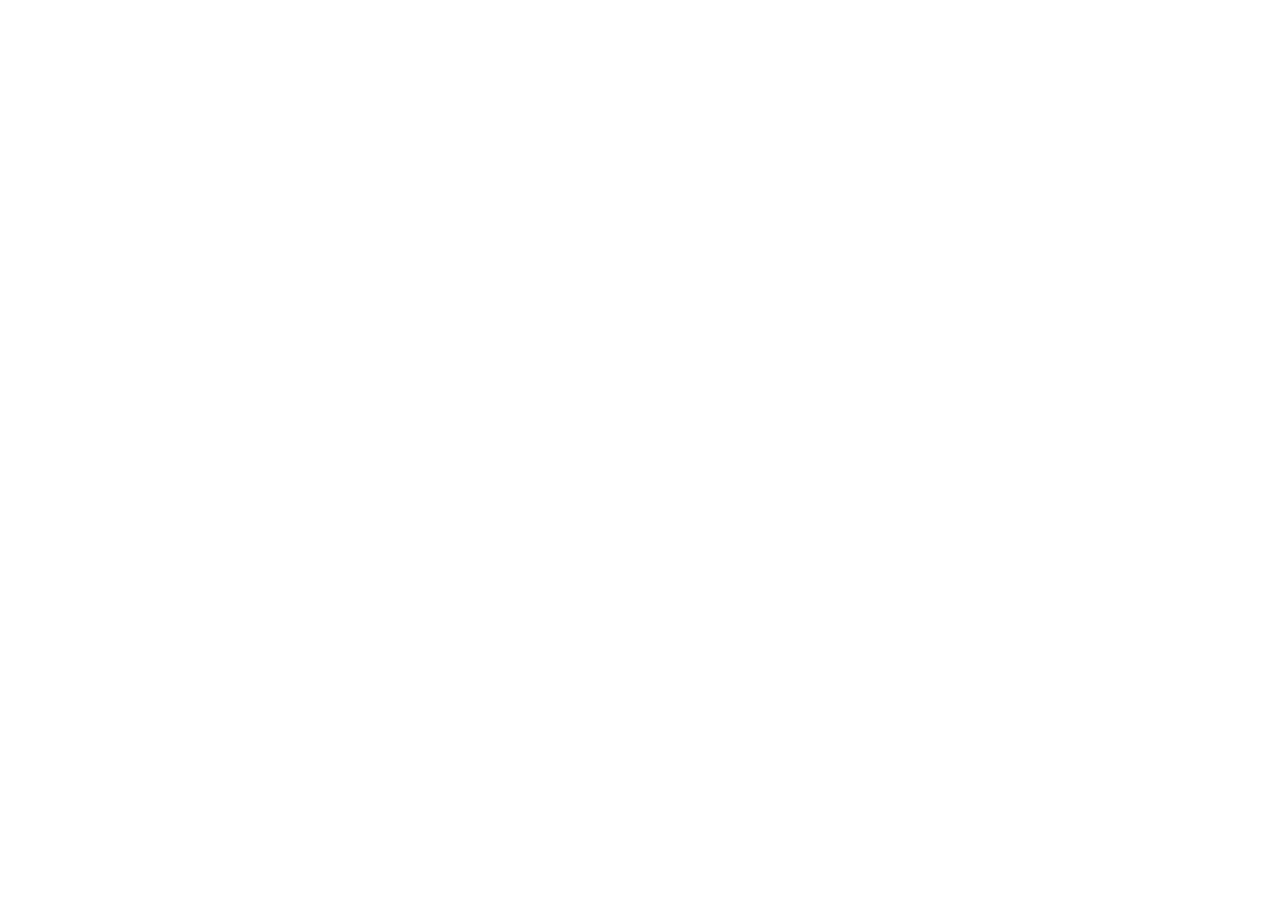
==== site/index.html @ 8ef48af3 "feat: :tada: estrutura inicial" ====
<!DOCTYPE html>
<html lang="pt-BR">
<head>
    <meta charset="UTF-8">
    <meta name="viewport" content="width=device-width, initial-scale=1.0">
    <title>BankAudit - Consultoria Especializada</title>
    <link rel="stylesheet" href="../site/css/style.css" />
    <script src="../site/js/scripts.js"></script>
</head>
  <body>

  </body>
</html>
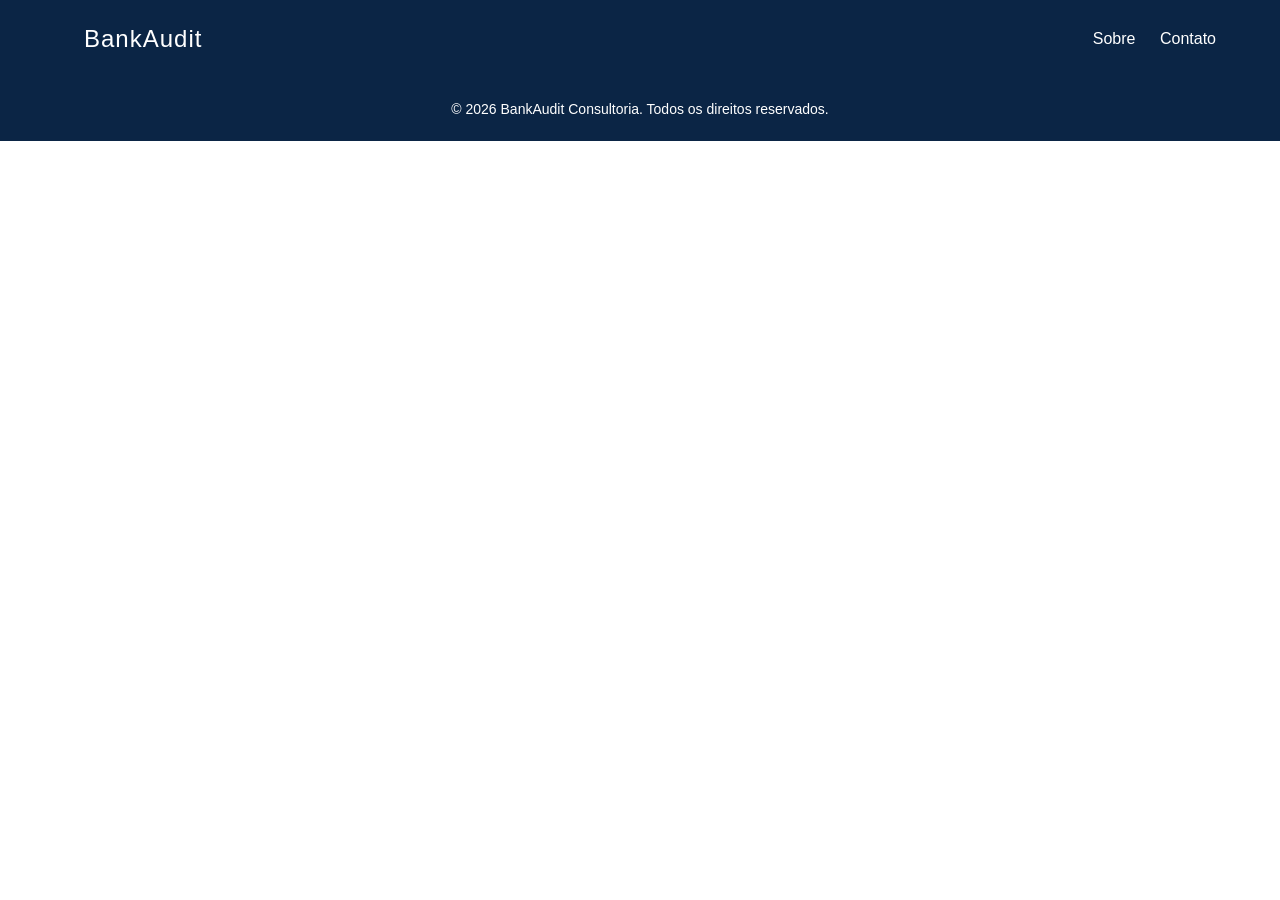
==== commit bba14361: "feat: :sparkles: criação e utilização do header e footer" ====
--- a/site/index.html
+++ b/site/index.html
@@ -1,13 +1,28 @@
 <!DOCTYPE html>
 <html lang="pt-BR">
+
 <head>
-    <meta charset="UTF-8">
-    <meta name="viewport" content="width=device-width, initial-scale=1.0">
-    <title>BankAudit - Consultoria Especializada</title>
-    <link rel="stylesheet" href="../site/css/style.css" />
-    <script src="../site/js/scripts.js"></script>
+  <meta charset="UTF-8">
+  <meta name="viewport" content="width=device-width, initial-scale=1.0">
+  <title>BankAudit - Consultoria Especializada</title>
+  <link rel="stylesheet" href="../site/css/style.css" />
+  <script src="../site/js/scripts.js"></script>
 </head>
-  <body>
 
-  </body>
+<body>
+  <header>
+    <div class="container">
+      <nav class="logo"><a href="#banner-principal">BankAudit</a></nav>
+      <nav>
+        <a href="#sobre">Sobre</a>
+        <a href="#contato">Contato</a>
+      </nav>
+    </div>
+  </header>
+
+  <footer>
+    <p>&copy; 2026 BankAudit Consultoria. Todos os direitos reservados.</p>
+  </footer>
+</body>
+
 </html>
--- a/site/css/style.css
+++ b/site/css/style.css
@@ -0,0 +1,71 @@
+/* Configuracoes Gerais e Cores*/
+:root {
+    --cor-primaria: #0B2545;
+    --cor-secundaria: #134074;
+    --cor-destaque: #EEB902;
+    --fundo-branco: #F4F5F7;
+    --texto_escuro: #1D2A44;
+    --cor-branca: #FFFFFF;
+}
+
+* {
+    margin: 0;
+    padding: 0;
+    box-sizing: border-box;
+    font-family: 'Segoe UI', Tahoma, Geneva, Verdana, sans-serif;
+}
+
+body {
+    background-color: var(--cor-branca);
+    color: var(--texto_escuro);
+    line-height: 1.6;
+}
+
+.container {
+    width: 90%;
+    max-width: 1200px;
+    margin: 0 auto;
+}
+
+/* Cabecalho */
+header {
+    background-color: var(--cor-primaria);
+    padding: 20px 0;
+    position: sticky;
+    top: 0;
+    z-index: 1000;
+}
+
+header .container {
+    display: flex;
+    justify-content: space-between;
+    align-items: center;
+}
+
+.logo {
+    color: var(--cor-branca);
+    font-size: 24px;
+    font-weight: bold;
+    letter-spacing: 1px;
+}
+
+nav a {
+    color: var(--cor-branca);
+    text-decoration: none;
+    margin-left: 20px;
+    font-weight: 500;
+    transition: color 0.3s;
+}
+
+nav a:hover {
+    color: var(--cor-destaque);
+}
+
+/* Rodape */
+footer {
+    background-color: var(--cor-primaria);
+    color: var(--cor-branca);
+    text-align: center;
+    padding: 20px 0;
+    font-size: 14px;
+}
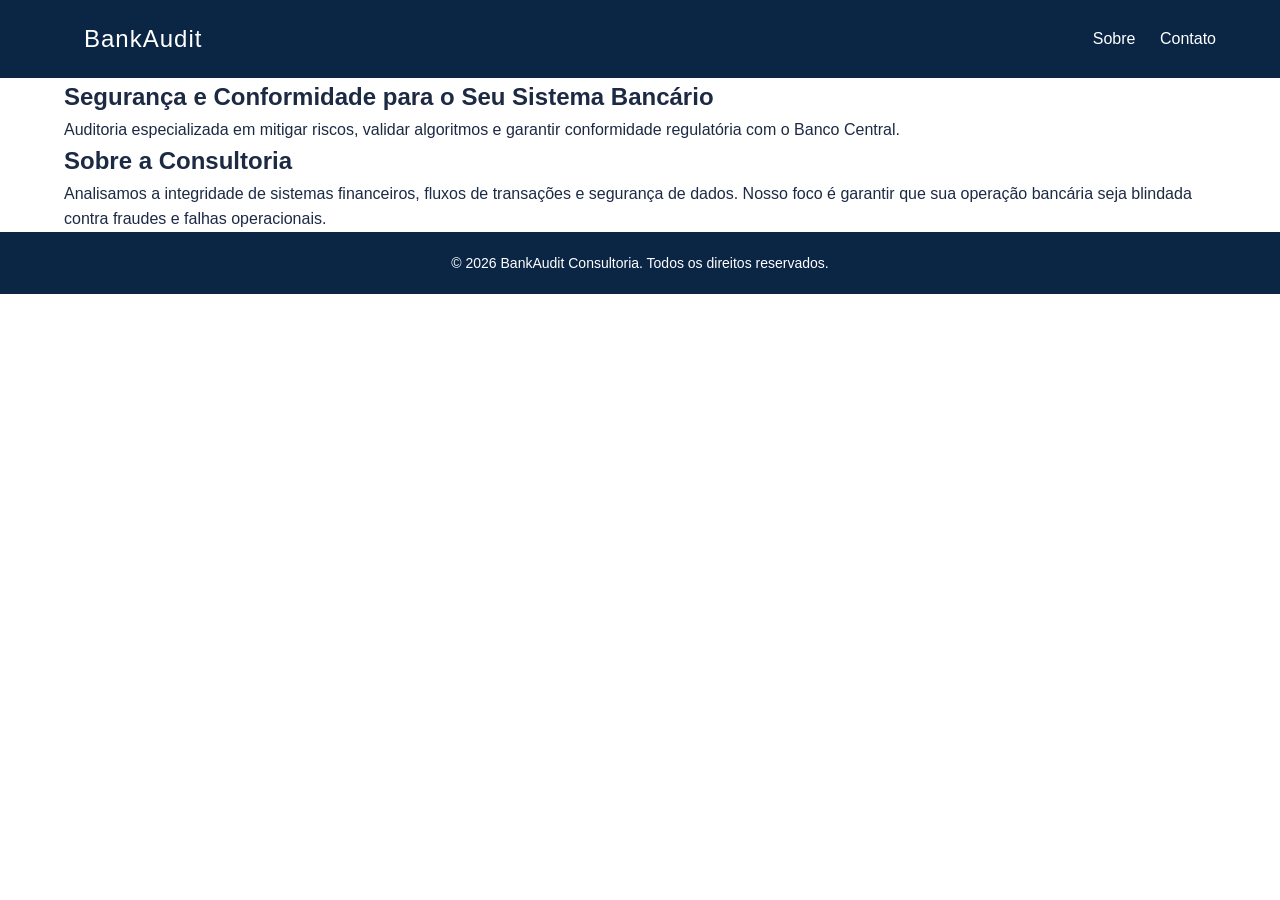
==== commit 5f390948: "feat: :sparkles: criação do banner principal e da section "sobre"" ====
--- a/site/index.html
+++ b/site/index.html
@@ -19,7 +19,20 @@
       </nav>
     </div>
   </header>
+  <section id="banner-principal" class="banner-principal">
+    <div class="container">
+      <h1>Segurança e Conformidade para o Seu Sistema Bancário</h1>
+      <p>Auditoria especializada em mitigar riscos, validar algoritmos e garantir conformidade regulatória com o Banco Central.</p>
+    </div>
+  </section>
 
+  <section id="sobre" class="sobre">
+    <div class="container">
+      <h2>Sobre a Consultoria</h2>
+      <p>Analisamos a integridade de sistemas financeiros, fluxos de transações e segurança de dados. Nosso foco é
+        garantir que sua operação bancária seja blindada contra fraudes e falhas operacionais.</p>
+    </div>
+  </section>
   <footer>
     <p>&copy; 2026 BankAudit Consultoria. Todos os direitos reservados.</p>
   </footer>
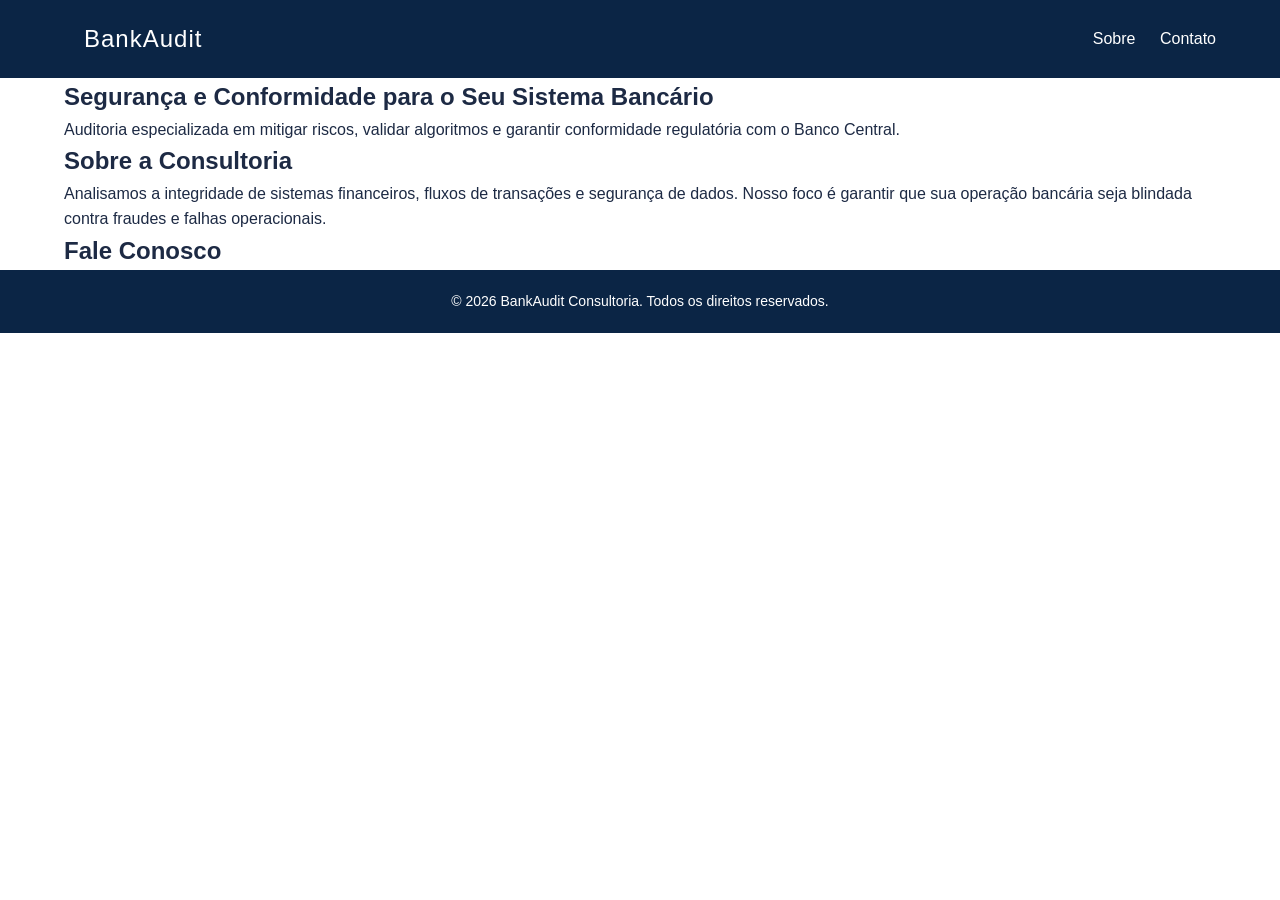
==== commit 9c0222a7: "feat: :construction: inclusão da section "contato"" ====
--- a/site/index.html
+++ b/site/index.html
@@ -33,6 +33,15 @@
         garantir que sua operação bancária seja blindada contra fraudes e falhas operacionais.</p>
     </div>
   </section>
+
+  <section id="contato" class="contato">
+    <div class="container">
+      <h2>Fale Conosco</h2>
+      <div class="contato-grid">
+
+      </div>
+    </div>
+  </section>
   <footer>
     <p>&copy; 2026 BankAudit Consultoria. Todos os direitos reservados.</p>
   </footer>
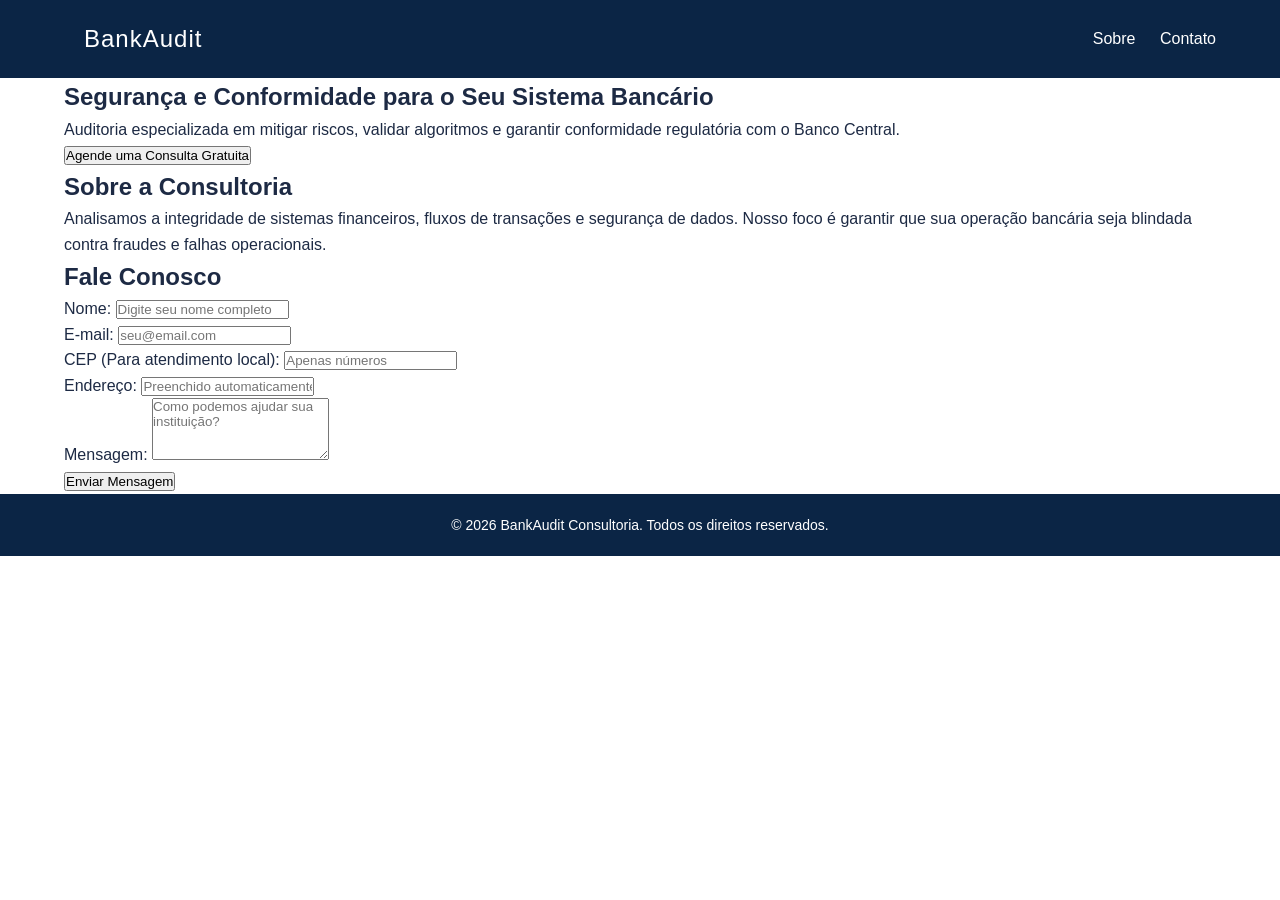
==== commit bd6a9a52: "feat: :sparkles: desenvolvimento da estrutura do formulário de contato" ====
--- a/site/index.html
+++ b/site/index.html
@@ -23,6 +23,7 @@
     <div class="container">
       <h1>Segurança e Conformidade para o Seu Sistema Bancário</h1>
       <p>Auditoria especializada em mitigar riscos, validar algoritmos e garantir conformidade regulatória com o Banco Central.</p>
+      <button id="btnBanner" class="btn-banner" onclick="location.href='#contato'">Agende uma Consulta Gratuita</button>
     </div>
   </section>
 
@@ -39,6 +40,30 @@
       <h2>Fale Conosco</h2>
       <div class="contato-grid">
 
+        <form id="formContato">
+          <div class="form-group">
+            <label for="nome">Nome:</label>
+            <input type="text" id="nome" required placeholder="Digite seu nome completo">
+          </div>
+          <div class="form-group">
+            <label for="email">E-mail:</label>
+            <input type="email" id="email" required placeholder="seu@email.com">
+          </div>
+          <div class="form-group">
+            <label for="cep">CEP (Para atendimento local):</label>
+            <input type="text" id="cep" maxlength="8" required placeholder="Apenas números">
+          </div>
+          <div class="form-group">
+            <label for="endereco">Endereço:</label>
+            <input type="text" id="endereco" readonly placeholder="Preenchido automaticamente pelo CEP">
+          </div>
+          <div class="form-group">
+            <label for="mensagem">Mensagem:</label>
+            <textarea id="mensagem" rows="4" required placeholder="Como podemos ajudar sua instituição?"></textarea>
+          </div>
+          <button type="submit" class="btn-enviar-mensagem">Enviar Mensagem</button>
+        </form>
+
       </div>
     </div>
   </section>
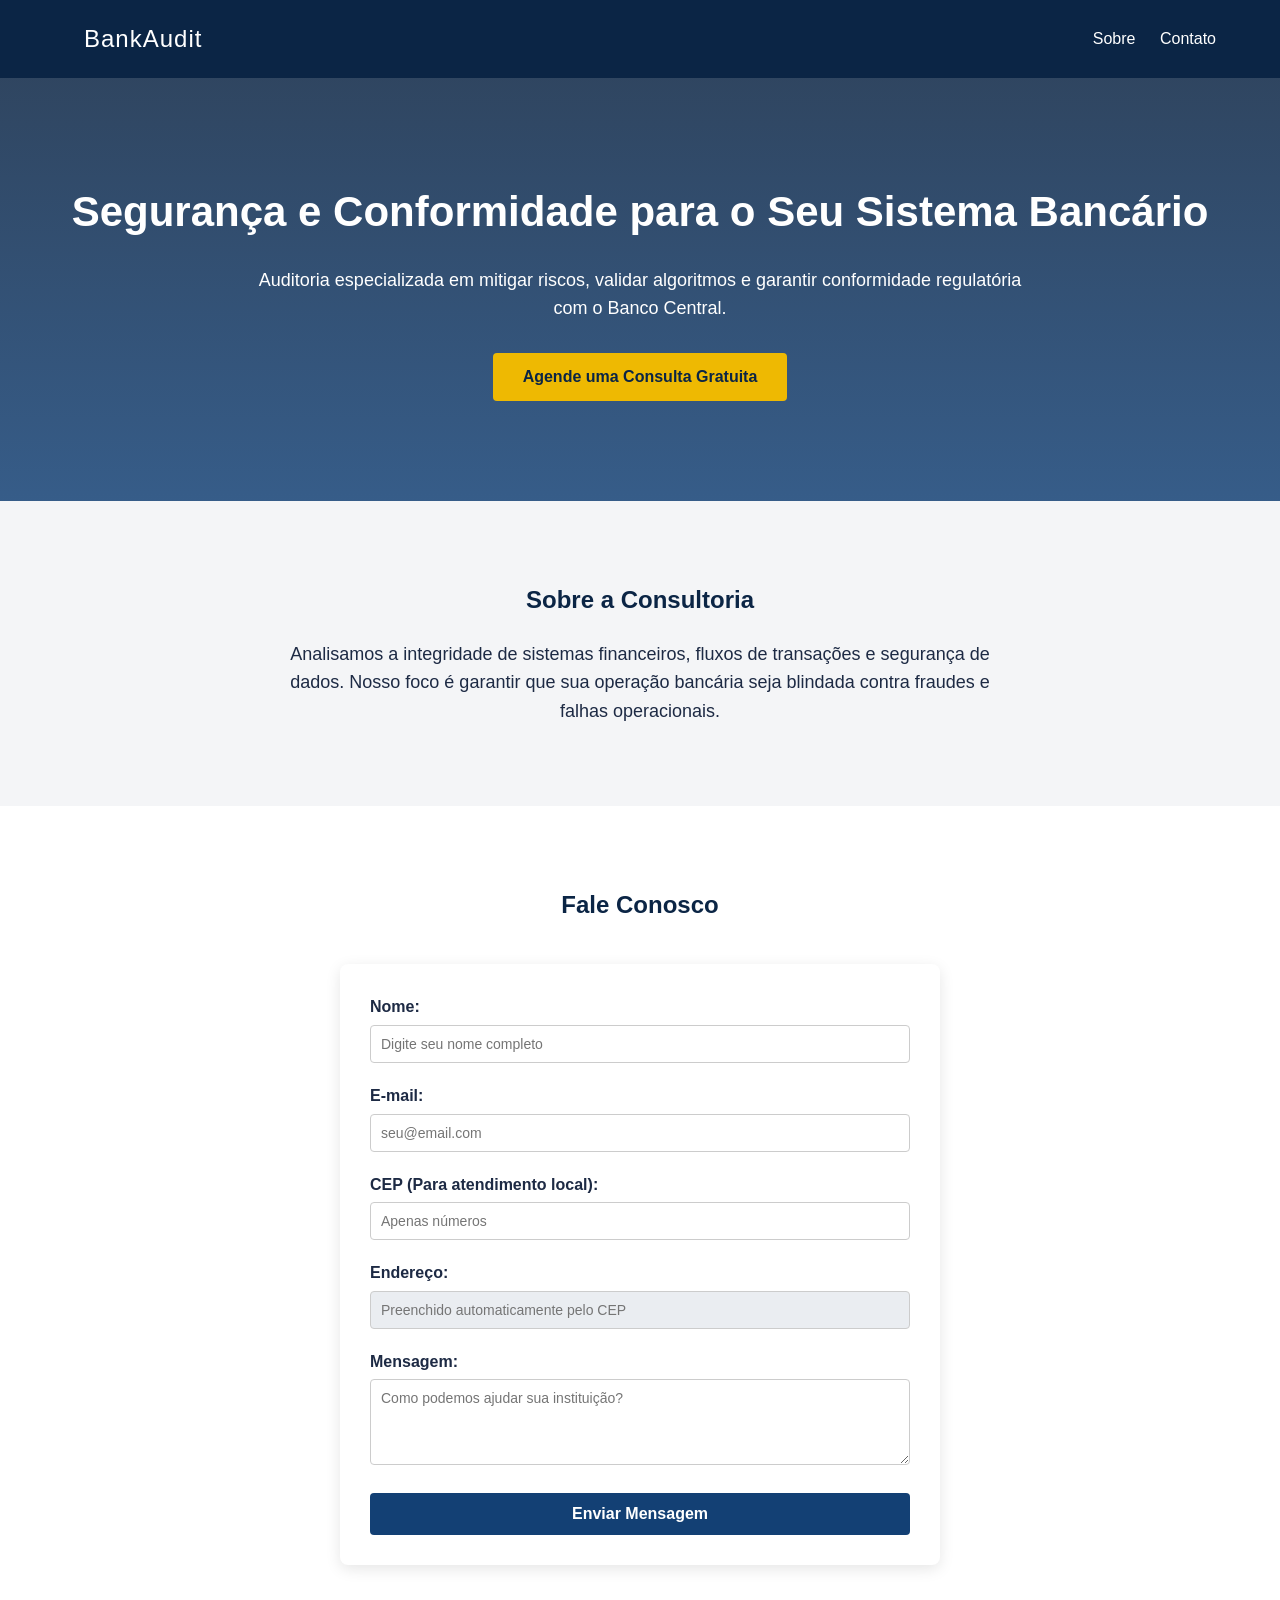
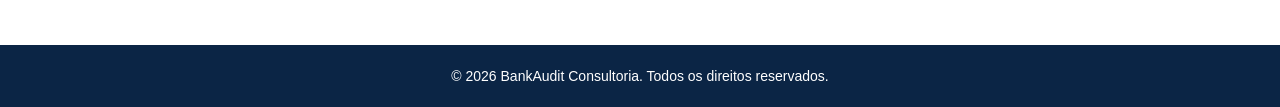
==== commit cd2f2948: "feat: :sparkles: implementação da rolagem suave no "Agende uma consulta..." e envio do formulário co" ====
--- a/site/index.html
+++ b/site/index.html
@@ -6,7 +6,6 @@
   <meta name="viewport" content="width=device-width, initial-scale=1.0">
   <title>BankAudit - Consultoria Especializada</title>
   <link rel="stylesheet" href="../site/css/style.css" />
-  <script src="../site/js/scripts.js"></script>
 </head>
 
 <body>
@@ -23,7 +22,7 @@
     <div class="container">
       <h1>Segurança e Conformidade para o Seu Sistema Bancário</h1>
       <p>Auditoria especializada em mitigar riscos, validar algoritmos e garantir conformidade regulatória com o Banco Central.</p>
-      <button id="btnBanner" class="btn-banner" onclick="location.href='#contato'">Agende uma Consulta Gratuita</button>
+      <button id="btnBanner" class="btn-banner">Agende uma Consulta Gratuita</button>
     </div>
   </section>
 
@@ -71,5 +70,5 @@
     <p>&copy; 2026 BankAudit Consultoria. Todos os direitos reservados.</p>
   </footer>
 </body>
-
+<script src="../site/js/scripts.js"></script>
 </html>
--- a/site/css/style.css
+++ b/site/css/style.css
@@ -68,4 +68,117 @@
     text-align: center;
     padding: 20px 0;
     font-size: 14px;
+}
+
+/* banner-principal Section */
+.banner-principal {
+    background: linear-gradient(rgba(11, 37, 69, 0.85), rgba(19, 64, 116, 0.85)), url('https://unsplash.com') no-repeat center center/cover;
+    color: var(--cor-branca);
+    padding: 100px 0;
+    text-align: center;
+}
+
+.banner-principal h1 {
+    font-size: 42px;
+    margin-bottom: 20px;
+}
+
+.banner-principal p {
+    font-size: 18px;
+    max-width: 800px;
+    margin: 0 auto 30px auto;
+}
+
+.btn-banner {
+    background-color: var(--cor-destaque);
+    color: var(--cor-primaria);
+    border: none;
+    padding: 15px 30px;
+    font-size: 16px;
+    font-weight: bold;
+    cursor: pointer;
+    border-radius: 4px;
+    transition: background 0.3s;
+}
+
+.btn-banner:hover {
+    background-color: #dca902;
+}
+
+/* Sobre */
+.sobre {
+    padding: 80px 0;
+    text-align: center;
+    background-color: var(--fundo-branco);
+}
+
+.sobre h2 {
+    margin-bottom: 20px;
+    color: var(--cor-primaria);
+}
+
+.sobre p {
+    max-width: 700px;
+    margin: 0 auto;
+    font-size: 18px;
+}
+
+/* Contato */
+.contato {
+    padding: 80px 0;
+}
+
+.contato h2 {
+    text-align: center;
+    margin-bottom: 40px;
+    color: var(--cor-primaria);
+}
+
+form {
+    background: var(--cor-branca);
+    padding: 30px;
+    border-radius: 8px;
+    box-shadow: 0 4px 15px rgba(0,0,0,0.1);
+    max-width: 600px;
+    margin: 0 auto;
+}
+
+.form-group {
+    margin-bottom: 20px;
+}
+
+.form-group label {
+    display: block;
+    margin-bottom: 5px;
+    font-weight: 600;
+}
+
+.form-group input, .form-group textarea {
+    width: 100%;
+    padding: 10px;
+    border: 1px solid #ccc;
+    border-radius: 4px;
+    font-size: 14px;
+}
+
+.form-group input[readonly] {
+    background-color: #eaedf1;
+    color: #666;
+}
+
+.btn-enviar-mensagem {
+    background-color: var(--cor-secundaria);
+    color: var(--cor-branca);
+    border: none;
+    padding: 12px 20px;
+    width: 100%;
+    font-size: 16px;
+    font-weight: bold;
+    cursor: pointer;
+    border-radius: 4px;
+    transition: background 0.3s;
+}
+
+.btn-enviar-mensagem:hover {
+    background-color: var(--cor-primaria);
 }
